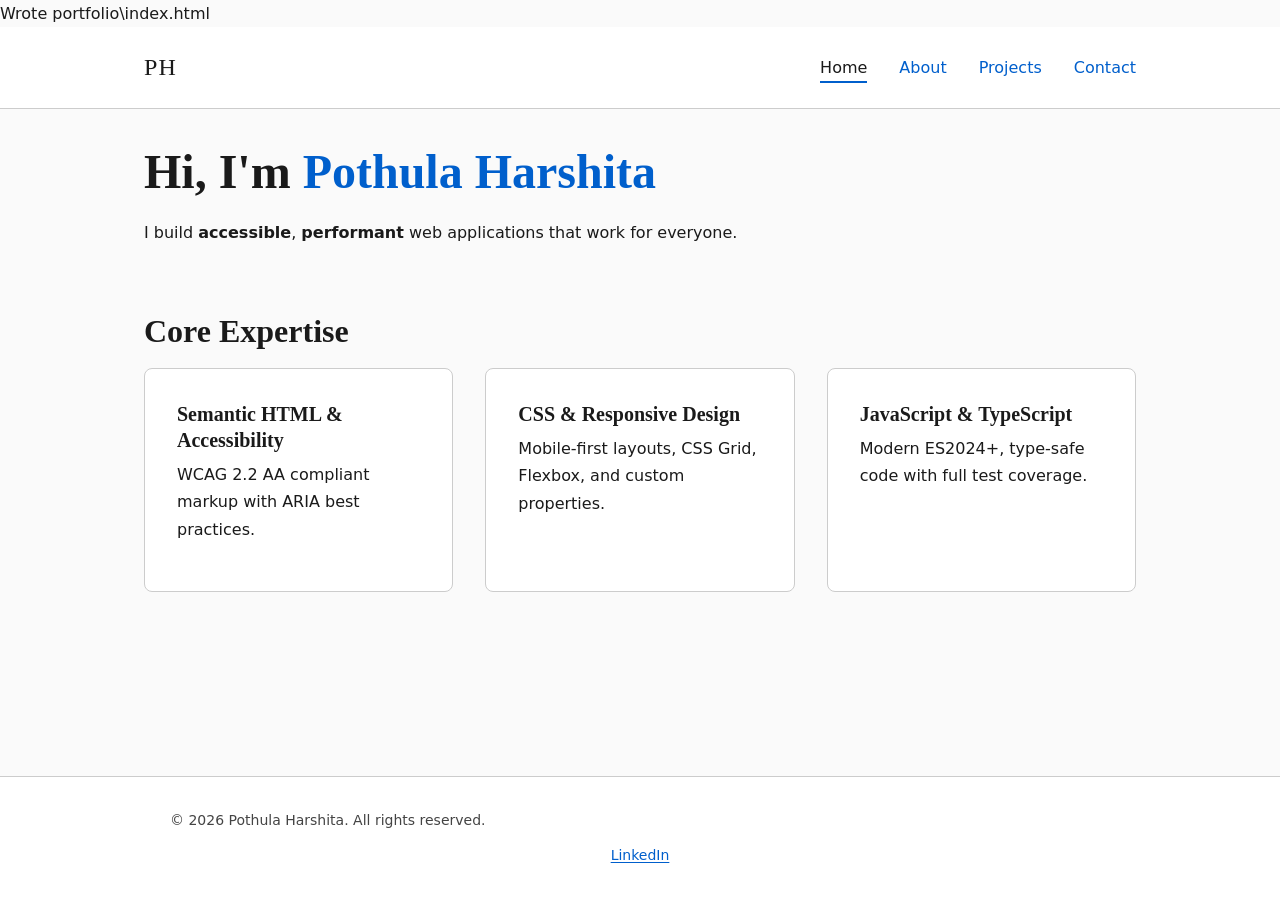
==== index.html @ 1885400f "Initial commit: portfolio website with semantic HTML5 and WCAG accessibility" ====
Wrote portfolio\index.html
<!DOCTYPE html>
<html lang="en">
<head>
  <meta charset="UTF-8">
  <meta name="viewport" content="width=device-width, initial-scale=1.0">
  <title>Pothula Harshita | Web Developer Portfolio</title>
  <meta name="description" content="Pothula Harshita is a web developer specializing in accessible, performant web applications. View projects, experience, and get in touch.">
  <meta name="keywords" content="web developer, portfolio, accessible web, HTML5, CSS, JavaScript">
  <meta name="author" content="Pothula Harshita">
  <meta name="robots" content="index, follow">
  <link rel="canonical" href="https://pothulaharshita.dev/">
  <meta property="og:title" content="Pothula Harshita | Web Developer Portfolio">
  <meta property="og:description" content="Web developer specializing in accessible, performant web applications.">
  <meta property="og:type" content="website">
  <meta property="og:url" content="https://pothulaharshita.dev/">
  <meta name="twitter:card" content="summary_large_image">
  <meta name="twitter:title" content="Pothula Harshita | Web Developer Portfolio">
  <meta name="twitter:description" content="Web developer specializing in accessible, performant web applications.">
  <link rel="stylesheet" href="style.css">
  <link rel="icon" href="images/favicon.svg" type="image/svg+xml">
</head>
<body>
  <a href="#main-content" class="skip-link">Skip to main content</a>

  <header role="banner">
    <nav role="navigation" aria-label="Main navigation">
      <a href="index.html" class="logo" aria-label="Pothula Harshita home">PH</a>
      <ul role="list">
        <li><a href="index.html" aria-current="page">Home</a></li>
        <li><a href="about.html">About</a></li>
        <li><a href="projects.html">Projects</a></li>
        <li><a href="contact.html">Contact</a></li>
      </ul>
    </nav>
  </header>

  <main id="main-content" role="main">
    <section aria-labelledby="hero-heading">
      <h1 id="hero-heading">Hi, I'm <span class="highlight">Pothula Harshita</span></h1>
      <p>I build <strong>accessible</strong>, <strong>performant</strong> web applications that work for everyone.</p>
    </section>

    <section aria-labelledby="expertise-heading">
      <h2 id="expertise-heading">Core Expertise</h2>
      <div class="grid">
        <article aria-labelledby="skill-1">
          <h3 id="skill-1">Semantic HTML & Accessibility</h3>
          <p>WCAG 2.2 AA compliant markup with ARIA best practices.</p>
        </article>
        <article aria-labelledby="skill-2">
          <h3 id="skill-2">CSS & Responsive Design</h3>
          <p>Mobile-first layouts, CSS Grid, Flexbox, and custom properties.</p>
        </article>
        <article aria-labelledby="skill-3">
          <h3 id="skill-3">JavaScript & TypeScript</h3>
          <p>Modern ES2024+, type-safe code with full test coverage.</p>
        </article>
      </div>
    </section>
  </main>

  <footer role="contentinfo">
    <p>© 2026 Pothula Harshita. All rights reserved.</p>
    <nav aria-label="Social media links">
      <ul role="list">
        <li><a href="https://www.linkedin.com/in/harshita-pothula-84b799320?utm_source=share_via&utm_content=profile&utm_medium=member_android" target="_blank" rel="noopener noreferrer">LinkedIn</a></li>
      </ul>
    </nav>
  </footer>
</body>
</html>
---- style.css ----
*, *::before, *::after {
  box-sizing: border-box;
  margin: 0;
  padding: 0;
}

:root {
  --color-bg: #fafafa;
  --color-surface: #ffffff;
  --color-text: #1a1a1a;
  --color-text-secondary: #444444;
  --color-primary: #005fcc;
  --color-primary-hover: #004a99;
  --color-border: #cccccc;
  --color-focus: #e68a00;
  --color-error: #cc0000;
  --font-body: system-ui, -apple-system, 'Segoe UI', Roboto, sans-serif;
  --font-heading: Georgia, 'Times New Roman', serif;
  --spacing-xs: 0.25rem;
  --spacing-sm: 0.5rem;
  --spacing-md: 1rem;
  --spacing-lg: 2rem;
  --spacing-xl: 4rem;
  --max-width: 64rem;
}

html {
  scroll-behavior: smooth;
}

body {
  font-family: var(--font-body);
  font-size: 1rem;
  line-height: 1.7;
  color: var(--color-text);
  background-color: var(--color-bg);
  display: flex;
  flex-direction: column;
  min-height: 100vh;
}
:focus-visible {
  outline: 3px solid var(--color-focus);
  outline-offset: 2px;
}

@media (prefers-reduced-motion: reduce) {
  html {
    scroll-behavior: auto;
  }

  *, *::before, *::after {
    animation-duration: 0.01ms !important;
    animation-iteration-count: 1 !important;
    transition-duration: 0.01ms !important;
  }
}
.skip-link {
  position: absolute;
  top: -100%;
  left: var(--spacing-md);
  background: var(--color-text);
  color: var(--color-bg);
  padding: var(--spacing-sm) var(--spacing-md);
  z-index: 1000;
  border-radius: 0 0 4px 4px;
  font-weight: 600;
}

.skip-link:focus {
  top: 0;
}
h1, h2, h3 {
  font-family: var(--font-heading);
  line-height: 1.3;
  color: var(--color-text);
}

h1 {
  font-size: clamp(2rem, 5vw, 3rem);
  margin-bottom: var(--spacing-md);
}

h2 {
  font-size: clamp(1.5rem, 3vw, 2rem);
  margin-bottom: var(--spacing-md);
}

h3 {
  font-size: 1.25rem;
  margin-bottom: var(--spacing-sm);
}

p {
  margin-bottom: var(--spacing-md);
  max-width: 70ch;
}

a {
  color: var(--color-primary);
  text-decoration: underline;
  text-underline-offset: 2px;
}

a:hover {
  color: var(--color-primary-hover);
}

.highlight {
  color: var(--color-primary);
}
.visually-hidden {
  position: absolute;
  width: 1px;
  height: 1px;
  padding: 0;
  margin: -1px;
  overflow: hidden;
  clip: rect(0, 0, 0, 0);
  white-space: nowrap;
  border: 0;
}

main {
  flex: 1;
  width: 100%;
  max-width: var(--max-width);
  margin: 0 auto;
  padding: var(--spacing-lg) var(--spacing-md);
}

header {
  background: var(--color-surface);
  border-bottom: 1px solid var(--color-border);
}

nav[aria-label="Main navigation"] {
  max-width: var(--max-width);
  margin: 0 auto;
  padding: var(--spacing-md);
  display: flex;
  align-items: center;
  justify-content: space-between;
}

nav[aria-label="Main navigation"] ul {
  display: flex;
  gap: var(--spacing-lg);
  list-style: none;
}

nav[aria-label="Main navigation"] a {
  text-decoration: none;
  font-weight: 500;
  padding: var(--spacing-xs) 0;
}

nav[aria-label="Main navigation"] a[aria-current="page"] {
  border-bottom: 2px solid var(--color-primary);
  color: var(--color-text);
}

.logo {
  font-family: var(--font-heading);
  font-size: 1.5rem;
  font-weight: 700;
  color: var(--color-text) !important;
  text-decoration: none;
  letter-spacing: 0.05em;
}

footer {
  background: var(--color-surface);
  border-top: 1px solid var(--color-border);
  padding: var(--spacing-lg) var(--spacing-md);
  text-align: center;
}

footer p {
  margin-bottom: var(--spacing-sm);
  font-size: 0.875rem;
  color: var(--color-text-secondary);
}

footer nav ul {
  display: flex;
  justify-content: center;
  gap: var(--spacing-lg);
  list-style: none;
}

footer nav a {
  font-size: 0.875rem;
}
section {
  margin-bottom: var(--spacing-xl);
}

.grid {
  display: grid;
  grid-template-columns: repeat(auto-fit, minmax(250px, 1fr));
  gap: var(--spacing-lg);
}

article {
  background: var(--color-surface);
  border: 1px solid var(--color-border);
  border-radius: 8px;
  padding: var(--spacing-lg);
}
.button {
  display: inline-block;
  background: var(--color-primary);
  color: var(--color-surface);
  padding: var(--spacing-sm) var(--spacing-lg);
  border-radius: 6px;
  font-weight: 600;
  text-decoration: none;
}

.button:hover {
  background: var(--color-primary-hover);
  color: var(--color-surface);
}
form {
  max-width: 42rem;
}

fieldset {
  border: none;
  margin-bottom: var(--spacing-lg);
  padding: 0;
}

legend {
  font-family: var(--font-heading);
  font-size: 1.25rem;
  font-weight: 700;
  margin-bottom: var(--spacing-md);
  padding: 0;
}

.field {
  margin-bottom: var(--spacing-md);
}

label {
  display: block;
  font-weight: 600;
  margin-bottom: var(--spacing-xs);
}

input, select, textarea {
  display: block;
  width: 100%;
  padding: var(--spacing-sm);
  font-family: var(--font-body);
  font-size: 1rem;
  line-height: 1.5;
  color: var(--color-text);
  background: var(--color-surface);
  border: 2px solid var(--color-border);
  border-radius: 6px;
  transition: border-color 0.2s;
}

input:focus, select:focus, textarea:focus {
  border-color: var(--color-focus);
  outline: none;
}

.hint {
  display: block;
  font-size: 0.8125rem;
  color: var(--color-text-secondary);
  margin-top: var(--spacing-xs);
}

.checkbox {
  display: flex;
  align-items: flex-start;
  gap: var(--spacing-sm);
}

.checkbox input {
  width: auto;
  margin-top: 0.3rem;
}

.checkbox label {
  margin-bottom: 0;
  font-weight: 400;
}

button[type="submit"] {
  background: var(--color-primary);
  color: var(--color-surface);
  font-family: var(--font-body);
  font-size: 1rem;
  font-weight: 600;
  padding: var(--spacing-sm) var(--spacing-xl);
  border: none;
  border-radius: 6px;
  cursor: pointer;
}

button[type="submit"]:hover {
  background: var(--color-primary-hover);
}
@media (max-width: 30rem) {
  nav[aria-label="Main navigation"] {
    flex-direction: column;
    gap: var(--spacing-sm);
  }

  nav[aria-label="Main navigation"] ul {
    gap: var(--spacing-md);
    flex-wrap: wrap;
    justify-content: center;
  }

  .grid {
    grid-template-columns: 1fr;
  }
}
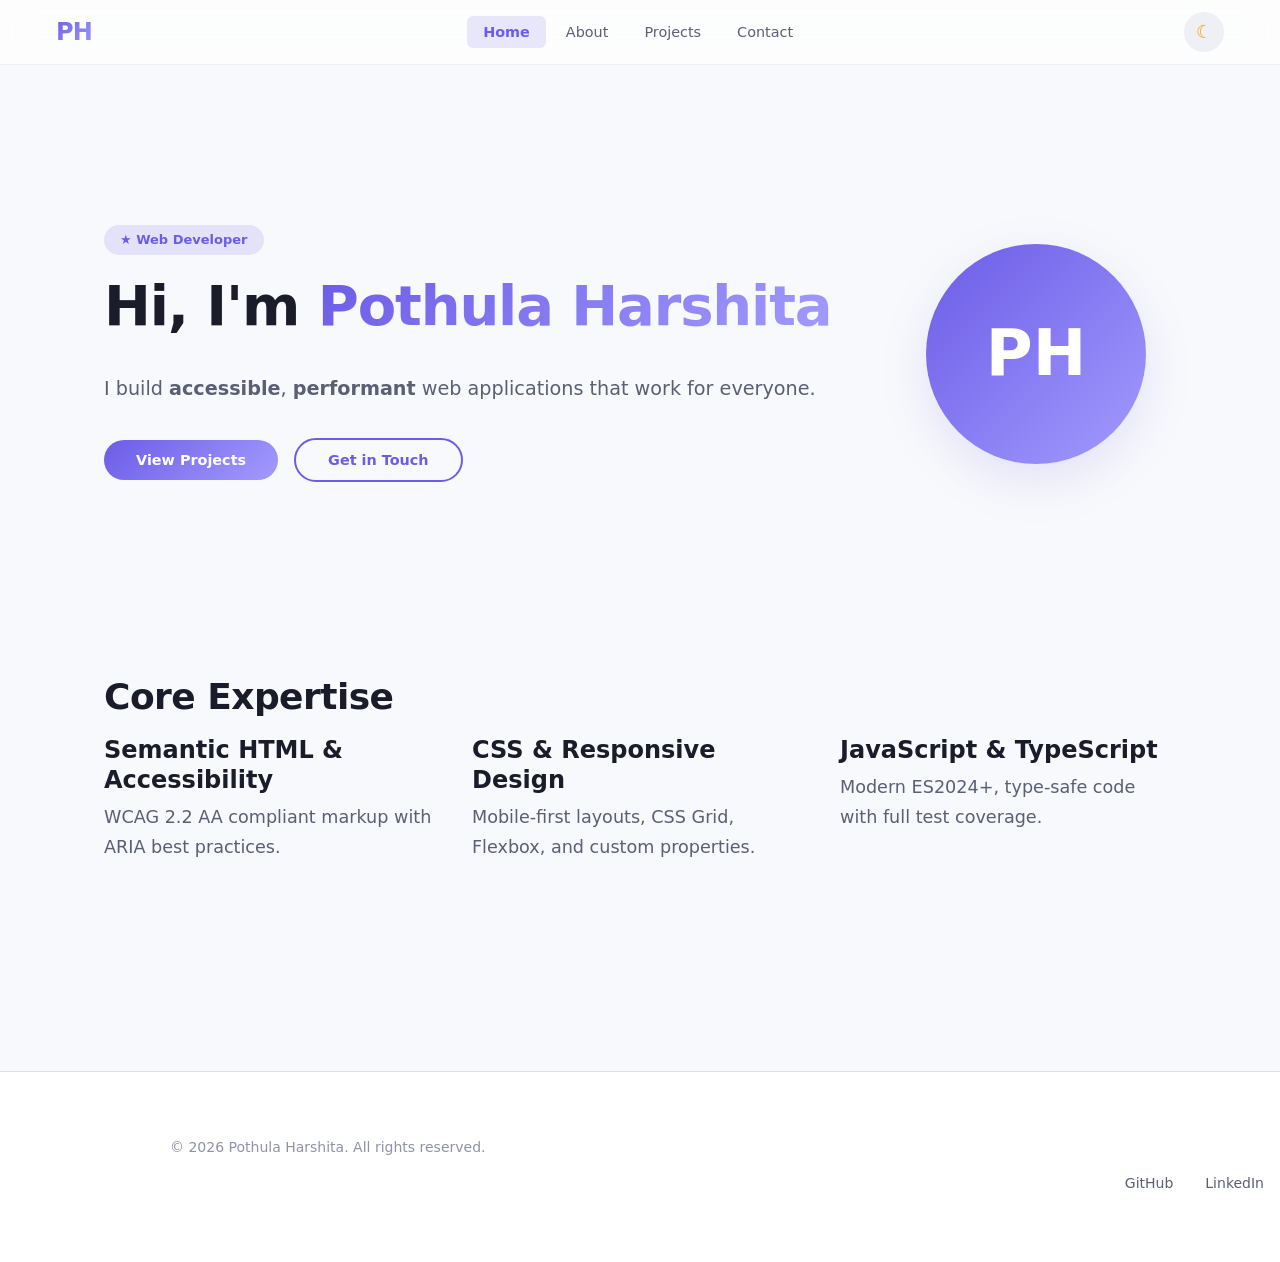
==== commit 776f089c: "Initial commit" ====
--- a/index.html
+++ b/index.html
@@ -1,4 +1,3 @@
- Wrote portfolio\index.html
 <!DOCTYPE html>
 <html lang="en">
 <head>
@@ -32,28 +31,43 @@
         <li><a href="projects.html">Projects</a></li>
         <li><a href="contact.html">Contact</a></li>
       </ul>
+      <div class="nav-controls">
+        <button class="theme-toggle" aria-label="Toggle dark mode" type="button">
+          <span class="theme-icon" aria-hidden="true">&#9790;</span>
+        </button>
+      </div>
     </nav>
   </header>
 
   <main id="main-content" role="main">
-    <section aria-labelledby="hero-heading">
-      <h1 id="hero-heading">Hi, I'm <span class="highlight">Pothula Harshita</span></h1>
-      <p>I build <strong>accessible</strong>, <strong>performant</strong> web applications that work for everyone.</p>
+    <section aria-labelledby="hero-heading" class="hero">
+      <div class="hero-content">
+        <span class="hero-badge" aria-hidden="true">&#9733; Web Developer</span>
+        <h1 id="hero-heading">Hi, I'm <span class="accent-text">Pothula Harshita</span></h1>
+        <p>I build <strong>accessible</strong>, <strong>performant</strong> web applications that work for everyone.</p>
+        <div class="hero-actions">
+          <a href="projects.html" class="button">View Projects</a>
+          <a href="contact.html" class="button button-secondary">Get in Touch</a>
+        </div>
+      </div>
+      <div class="hero-visual">
+        <div class="hero-avatar" aria-hidden="true">PH</div>
+      </div>
     </section>
 
     <section aria-labelledby="expertise-heading">
       <h2 id="expertise-heading">Core Expertise</h2>
       <div class="grid">
         <article aria-labelledby="skill-1">
-          <h3 id="skill-1">Semantic HTML & Accessibility</h3>
+          <h3 id="skill-1">Semantic HTML &amp; Accessibility</h3>
           <p>WCAG 2.2 AA compliant markup with ARIA best practices.</p>
         </article>
         <article aria-labelledby="skill-2">
-          <h3 id="skill-2">CSS & Responsive Design</h3>
+          <h3 id="skill-2">CSS &amp; Responsive Design</h3>
           <p>Mobile-first layouts, CSS Grid, Flexbox, and custom properties.</p>
         </article>
         <article aria-labelledby="skill-3">
-          <h3 id="skill-3">JavaScript & TypeScript</h3>
+          <h3 id="skill-3">JavaScript &amp; TypeScript</h3>
           <p>Modern ES2024+, type-safe code with full test coverage.</p>
         </article>
       </div>
@@ -61,12 +75,14 @@
   </main>
 
   <footer role="contentinfo">
-    <p>© 2026 Pothula Harshita. All rights reserved.</p>
+    <p>&copy; 2026 Pothula Harshita. All rights reserved.</p>
     <nav aria-label="Social media links">
       <ul role="list">
-        <li><a href="https://www.linkedin.com/in/harshita-pothula-84b799320?utm_source=share_via&utm_content=profile&utm_medium=member_android" target="_blank" rel="noopener noreferrer">LinkedIn</a></li>
+        <li><a href="https://github.com/harshita10pothula-coder" target="_blank" rel="noopener noreferrer">GitHub</a></li>
+        <li><a href="https://www.linkedin.com/in/harshita-pothula-84b799320?utm_source=share_via&amp;utm_content=profile&amp;utm_medium=member_android" target="_blank" rel="noopener noreferrer">LinkedIn</a></li>
       </ul>
     </nav>
   </footer>
+<script src="main.js" defer></script>
 </body>
-</html>+</html>
--- a/style.css
+++ b/style.css
@@ -1,31 +1,120 @@
-*, *::before, *::after {
-  box-sizing: border-box;
-  margin: 0;
-  padding: 0;
-}
-
+/* =============================================
+   ADVANCED CSS3 & RESPONSIVE ARCHITECTURE
+   CSS Grid · Flexbox · Mobile-First · Dark Mode
+   ============================================= */
+
+/* ---------- Custom Properties (Light Default) ---------- */
 :root {
-  --color-bg: #fafafa;
+  --color-bg: #f8f9fc;
+  --color-bg-alt: #eef0f5;
   --color-surface: #ffffff;
-  --color-text: #1a1a1a;
-  --color-text-secondary: #444444;
-  --color-primary: #005fcc;
-  --color-primary-hover: #004a99;
-  --color-border: #cccccc;
-  --color-focus: #e68a00;
-  --color-error: #cc0000;
-  --font-body: system-ui, -apple-system, 'Segoe UI', Roboto, sans-serif;
-  --font-heading: Georgia, 'Times New Roman', serif;
+  --color-surface-hover: #f3f4f8;
+  --color-text: #1a1d29;
+  --color-text-secondary: #5a5f73;
+  --color-text-muted: #8e93a8;
+  --color-primary: #6c5ce7;
+  --color-primary-hover: #5a4bd1;
+  --color-primary-glow: rgba(108, 92, 231, 0.15);
+  --color-accent: #00cec9;
+  --color-accent-hover: #00b5b0;
+  --color-border: #dcdfe8;
+  --color-border-light: #eef0f5;
+  --color-focus: #fdcb6e;
+  --color-error: #e17055;
+  --color-success: #00b894;
+  --color-gradient-1: linear-gradient(135deg, #6c5ce7, #a29bfe);
+  --color-gradient-2: linear-gradient(135deg, #00cec9, #81ecec);
+  --color-glass-bg: rgba(255, 255, 255, 0.7);
+  --color-glass-border: rgba(255, 255, 255, 0.3);
+  --color-glass-shadow: 0 8px 32px rgba(0, 0, 0, 0.06);
+  --color-toggle-bg: #eef0f5;
+  --color-toggle-icon: #f39c12;
+  --color-scrollbar: #dcdfe8;
+  --color-scrollbar-hover: #b0b5c8;
+  --color-overlay: rgba(0, 0, 0, 0.4);
+
+  --font-body: 'Inter', system-ui, -apple-system, 'Segoe UI', Roboto, sans-serif;
+  --font-heading: 'Inter', system-ui, -apple-system, 'Segoe UI', sans-serif;
+  --font-mono: 'JetBrains Mono', 'Fira Code', monospace;
+
   --spacing-xs: 0.25rem;
   --spacing-sm: 0.5rem;
   --spacing-md: 1rem;
   --spacing-lg: 2rem;
   --spacing-xl: 4rem;
-  --max-width: 64rem;
+  --spacing-2xl: 6rem;
+
+  --radius-sm: 6px;
+  --radius-md: 12px;
+  --radius-lg: 20px;
+  --radius-xl: 28px;
+  --radius-full: 9999px;
+
+  --shadow-sm: 0 1px 3px rgba(0, 0, 0, 0.04);
+  --shadow-md: 0 4px 16px rgba(0, 0, 0, 0.06);
+  --shadow-lg: 0 12px 40px rgba(0, 0, 0, 0.08);
+  --shadow-xl: 0 24px 60px rgba(0, 0, 0, 0.1);
+
+  --transition-fast: 0.2s cubic-bezier(0.4, 0, 0.2, 1);
+  --transition-base: 0.3s cubic-bezier(0.4, 0, 0.2, 1);
+  --transition-slow: 0.5s cubic-bezier(0.4, 0, 0.2, 1);
+
+  --max-width: 75rem;
+  --max-width-narrow: 48rem;
+
+  --header-height: 4rem;
+  --section-gap: clamp(3rem, 8vw, 6rem);
+}
+
+/* ---------- Dark Mode (class-based, JS handles initial OS detection) ---------- */
+
+/* ---------- Dark Mode (manual override via .dark-mode class) ---------- */
+html.dark-mode {
+  --color-bg: #0d0f17;
+  --color-bg-alt: #161822;
+  --color-surface: #1c1e2e;
+  --color-surface-hover: #262840;
+  --color-text: #e8eaf0;
+  --color-text-secondary: #a0a5b8;
+  --color-text-muted: #6b7088;
+  --color-primary: #a29bfe;
+  --color-primary-hover: #b8b2ff;
+  --color-primary-glow: rgba(162, 155, 254, 0.12);
+  --color-accent: #81ecec;
+  --color-accent-hover: #a0f0f0;
+  --color-border: #2c2f42;
+  --color-border-light: #242738;
+  --color-focus: #fdcb6e;
+  --color-error: #e17055;
+  --color-success: #55efc4;
+  --color-glass-bg: rgba(28, 30, 46, 0.75);
+  --color-glass-border: rgba(255, 255, 255, 0.06);
+  --color-glass-shadow: 0 8px 32px rgba(0, 0, 0, 0.3);
+  --color-toggle-bg: #2c2f42;
+  --color-toggle-icon: #fdcb6e;
+  --color-scrollbar: #2c2f42;
+  --color-scrollbar-hover: #444768;
+  --color-overlay: rgba(0, 0, 0, 0.6);
+
+  --shadow-sm: 0 1px 3px rgba(0, 0, 0, 0.2);
+  --shadow-md: 0 4px 16px rgba(0, 0, 0, 0.25);
+  --shadow-lg: 0 12px 40px rgba(0, 0, 0, 0.3);
+  --shadow-xl: 0 24px 60px rgba(0, 0, 0, 0.35);
+}
+
+/* =============================================
+   RESET & BASE
+   ============================================= */
+*, *::before, *::after {
+  box-sizing: border-box;
+  margin: 0;
+  padding: 0;
 }
 
 html {
   scroll-behavior: smooth;
+  scroll-padding-top: var(--header-height);
+  -webkit-text-size-adjust: 100%;
 }
 
 body {
@@ -34,13 +123,50 @@
   line-height: 1.7;
   color: var(--color-text);
   background-color: var(--color-bg);
-  display: flex;
-  flex-direction: column;
+
+  /* PAGE-LEVEL CSS GRID: mobile-first, single column */
+  display: grid;
+  grid-template-rows: auto 1fr auto;
+  grid-template-areas:
+    "header"
+    "main"
+    "footer";
   min-height: 100vh;
-}
+  min-height: 100dvh;
+
+  transition:
+    color var(--transition-base),
+    background-color var(--transition-base);
+}
+
+/* =============================================
+   SCROLLBAR STYLING
+   ============================================= */
+::-webkit-scrollbar {
+  width: 8px;
+}
+
+::-webkit-scrollbar-track {
+  background: var(--color-bg);
+}
+
+::-webkit-scrollbar-thumb {
+  background: var(--color-scrollbar);
+  border-radius: var(--radius-full);
+  transition: background var(--transition-fast);
+}
+
+::-webkit-scrollbar-thumb:hover {
+  background: var(--color-scrollbar-hover);
+}
+
+/* =============================================
+   FOCUS & REDUCED MOTION
+   ============================================= */
 :focus-visible {
   outline: 3px solid var(--color-focus);
-  outline-offset: 2px;
+  outline-offset: 3px;
+  border-radius: 2px;
 }
 
 @media (prefers-reduced-motion: reduce) {
@@ -54,6 +180,50 @@
     transition-duration: 0.01ms !important;
   }
 }
+
+/* =============================================
+   KEYFRAME ANIMATIONS
+   ============================================= */
+@keyframes fadeInUp {
+  from {
+    opacity: 0;
+    transform: translateY(24px);
+  }
+  to {
+    opacity: 1;
+    transform: translateY(0);
+  }
+}
+
+@keyframes fadeInScale {
+  from {
+    opacity: 0;
+    transform: scale(0.92);
+  }
+  to {
+    opacity: 1;
+    transform: scale(1);
+  }
+}
+
+@keyframes shimmer {
+  0% { background-position: -200% center; }
+  100% { background-position: 200% center; }
+}
+
+@keyframes float {
+  0%, 100% { transform: translateY(0); }
+  50% { transform: translateY(-8px); }
+}
+
+@keyframes pulse-glow {
+  0%, 100% { box-shadow: 0 0 8px var(--color-primary-glow); }
+  50% { box-shadow: 0 0 24px var(--color-primary-glow); }
+}
+
+/* =============================================
+   SKIP LINK
+   ============================================= */
 .skip-link {
   position: absolute;
   top: -100%;
@@ -62,52 +232,79 @@
   color: var(--color-bg);
   padding: var(--spacing-sm) var(--spacing-md);
   z-index: 1000;
-  border-radius: 0 0 4px 4px;
+  border-radius: 0 0 var(--radius-sm) var(--radius-sm);
   font-weight: 600;
+  font-size: 0.875rem;
+  transition: top var(--transition-fast);
 }
 
 .skip-link:focus {
   top: 0;
 }
-h1, h2, h3 {
+
+/* =============================================
+   TYPOGRAPHY
+   ============================================= */
+h1, h2, h3, h4 {
   font-family: var(--font-heading);
-  line-height: 1.3;
+  line-height: 1.25;
   color: var(--color-text);
+  font-weight: 700;
 }
 
 h1 {
-  font-size: clamp(2rem, 5vw, 3rem);
+  font-size: clamp(2rem, 5vw, 3.5rem);
   margin-bottom: var(--spacing-md);
+  letter-spacing: -0.02em;
 }
 
 h2 {
-  font-size: clamp(1.5rem, 3vw, 2rem);
+  font-size: clamp(1.5rem, 3.5vw, 2.25rem);
   margin-bottom: var(--spacing-md);
+  letter-spacing: -0.015em;
 }
 
 h3 {
-  font-size: 1.25rem;
+  font-size: clamp(1.125rem, 2vw, 1.5rem);
   margin-bottom: var(--spacing-sm);
 }
 
 p {
   margin-bottom: var(--spacing-md);
   max-width: 70ch;
+  color: var(--color-text-secondary);
 }
 
 a {
   color: var(--color-primary);
-  text-decoration: underline;
-  text-underline-offset: 2px;
+  text-decoration: none;
+  transition: color var(--transition-fast);
 }
 
 a:hover {
   color: var(--color-primary-hover);
 }
 
+.accent-text {
+  background: var(--color-gradient-1);
+  -webkit-background-clip: text;
+  background-clip: text;
+  -webkit-text-fill-color: transparent;
+}
+
+.subtitle {
+  font-size: clamp(1.05rem, 1.5vw, 1.2rem);
+  color: var(--color-text-secondary);
+  line-height: 1.6;
+}
+
 .highlight {
   color: var(--color-primary);
 }
+
+/* =============================================
+   VISUALLY HIDDEN
+   ============================================= */
 .visually-hidden {
   position: absolute;
   width: 1px;
@@ -120,109 +317,731 @@
   border: 0;
 }
 
+/* =============================================
+   LAYOUT: CSS GRID PAGE STRUCTURE
+   ============================================= */
+header {
+  grid-area: header;
+  position: sticky;
+  top: 0;
+  z-index: 100;
+  background: var(--color-glass-bg);
+  backdrop-filter: blur(16px);
+  -webkit-backdrop-filter: blur(16px);
+  border-bottom: 1px solid var(--color-border-light);
+  transition:
+    background var(--transition-base),
+    border-color var(--transition-base);
+}
+
 main {
-  flex: 1;
+  grid-area: main;
   width: 100%;
   max-width: var(--max-width);
   margin: 0 auto;
-  padding: var(--spacing-lg) var(--spacing-md);
-}
-
-header {
+  padding: var(--spacing-lg) var(--spacing-md) var(--spacing-xl);
+}
+
+footer {
+  grid-area: footer;
   background: var(--color-surface);
-  border-bottom: 1px solid var(--color-border);
-}
-
+  border-top: 1px solid var(--color-border);
+  padding: var(--spacing-xl) var(--spacing-md);
+  text-align: center;
+  transition:
+    background var(--transition-base),
+    border-color var(--transition-base);
+}
+
+/* ---------- Desktop Grid: wider main area ---------- */
+@media (min-width: 48rem) {
+  main {
+    padding: var(--spacing-xl) var(--spacing-lg) var(--spacing-2xl);
+  }
+}
+
+/* =============================================
+   NAVIGATION (Flexbox)
+   ============================================= */
 nav[aria-label="Main navigation"] {
   max-width: var(--max-width);
   margin: 0 auto;
-  padding: var(--spacing-md);
+  padding: 0 var(--spacing-md);
+  height: var(--header-height);
+
   display: flex;
   align-items: center;
   justify-content: space-between;
-}
-
-nav[aria-label="Main navigation"] ul {
-  display: flex;
-  gap: var(--spacing-lg);
-  list-style: none;
-}
-
-nav[aria-label="Main navigation"] a {
-  text-decoration: none;
-  font-weight: 500;
-  padding: var(--spacing-xs) 0;
-}
-
-nav[aria-label="Main navigation"] a[aria-current="page"] {
-  border-bottom: 2px solid var(--color-primary);
-  color: var(--color-text);
+  gap: var(--spacing-md);
 }
 
 .logo {
   font-family: var(--font-heading);
   font-size: 1.5rem;
-  font-weight: 700;
+  font-weight: 800;
   color: var(--color-text) !important;
   text-decoration: none;
-  letter-spacing: 0.05em;
-}
-
-footer {
-  background: var(--color-surface);
-  border-top: 1px solid var(--color-border);
-  padding: var(--spacing-lg) var(--spacing-md);
-  text-align: center;
+  letter-spacing: -0.03em;
+  background: var(--color-gradient-1);
+  -webkit-background-clip: text;
+  background-clip: text;
+  -webkit-text-fill-color: transparent;
+  flex-shrink: 0;
+}
+
+.nav-controls {
+  display: flex;
+  align-items: center;
+  gap: var(--spacing-sm);
+}
+
+nav[aria-label="Main navigation"] > ul {
+  display: flex;
+  align-items: center;
+  gap: var(--spacing-xs);
+  list-style: none;
+}
+
+nav[aria-label="Main navigation"] > ul a {
+  text-decoration: none;
+  font-weight: 500;
+  font-size: 0.9rem;
+  padding: var(--spacing-sm) var(--spacing-md);
+  border-radius: var(--radius-sm);
+  color: var(--color-text-secondary);
+  transition:
+    color var(--transition-fast),
+    background var(--transition-fast);
+  position: relative;
+  white-space: nowrap;
+}
+
+nav[aria-label="Main navigation"] > ul a:hover {
+  color: var(--color-primary);
+  background: var(--color-primary-glow);
+}
+
+nav[aria-label="Main navigation"] > ul a[aria-current="page"] {
+  color: var(--color-primary);
+  background: var(--color-primary-glow);
+  font-weight: 600;
+}
+
+/* ---------- Dark Mode Toggle (flexbox item) ---------- */
+.theme-toggle {
+  display: flex;
+  align-items: center;
+  justify-content: center;
+  width: 40px;
+  height: 40px;
+  border: none;
+  border-radius: var(--radius-full);
+  background: var(--color-toggle-bg);
+  color: var(--color-toggle-icon);
+  cursor: pointer;
+  font-size: 1.15rem;
+  transition:
+    background var(--transition-fast),
+    transform var(--transition-fast),
+    color var(--transition-fast);
+  flex-shrink: 0;
+}
+
+.theme-toggle:hover {
+  transform: rotate(15deg) scale(1.1);
+  background: var(--color-border);
+}
+
+.theme-toggle:active {
+  transform: rotate(15deg) scale(0.95);
+}
+
+/* ---------- Mobile Nav Toggle ---------- */
+.nav-toggle {
+  display: none;
+  align-items: center;
+  justify-content: center;
+  width: 40px;
+  height: 40px;
+  border: none;
+  border-radius: var(--radius-sm);
+  background: transparent;
+  color: var(--color-text);
+  cursor: pointer;
+  font-size: 1.5rem;
+  transition: background var(--transition-fast);
+}
+
+.nav-toggle:hover {
+  background: var(--color-primary-glow);
+}
+
+.nav-toggle svg {
+  width: 24px;
+  height: 24px;
+}
+
+/* ---------- Mobile Nav ---------- */
+@media (max-width: 47.9375rem) {
+  .nav-toggle {
+    display: flex;
+  }
+
+  nav[aria-label="Main navigation"] > ul {
+    display: none;
+    position: absolute;
+    top: var(--header-height);
+    left: 0;
+    right: 0;
+    flex-direction: column;
+    gap: 0;
+    background: var(--color-surface);
+    border-bottom: 1px solid var(--color-border);
+    padding: var(--spacing-sm);
+    box-shadow: var(--shadow-lg);
+    animation: fadeInScale 0.2s ease-out;
+  }
+
+  nav[aria-label="Main navigation"] > ul.nav-open {
+    display: flex;
+  }
+
+  nav[aria-label="Main navigation"] > ul a {
+    width: 100%;
+    padding: var(--spacing-md);
+    border-radius: var(--radius-sm);
+  }
+}
+
+/* ---------- Footer Nav ---------- */
+footer nav ul {
+  display: flex;
+  justify-content: center;
+  gap: var(--spacing-lg);
+  list-style: none;
+  flex-wrap: wrap;
+}
+
+footer nav a {
+  font-size: 0.875rem;
+  color: var(--color-text-secondary);
+  transition: color var(--transition-fast);
+}
+
+footer nav a:hover {
+  color: var(--color-primary);
 }
 
 footer p {
   margin-bottom: var(--spacing-sm);
   font-size: 0.875rem;
-  color: var(--color-text-secondary);
-}
-
-footer nav ul {
-  display: flex;
+  color: var(--color-text-muted);
+}
+
+/* =============================================
+   SECTIONS
+   ============================================= */
+section {
+  margin-bottom: var(--section-gap);
+}
+
+.section-header {
+  margin-bottom: var(--spacing-lg);
+}
+
+.section-header h2 {
+  position: relative;
+  display: inline-block;
+}
+
+.section-header h2::after {
+  content: '';
+  position: absolute;
+  bottom: -4px;
+  left: 0;
+  width: 48px;
+  height: 4px;
+  background: var(--color-gradient-1);
+  border-radius: var(--radius-full);
+}
+
+/* =============================================
+   HERO SECTION
+   ============================================= */
+.hero {
+  display: flex;
+  flex-direction: column;
+  gap: var(--spacing-lg);
+  padding: var(--spacing-xl) 0;
+  animation: fadeInUp 0.6s ease-out;
+}
+
+.hero-content {
+  display: flex;
+  flex-direction: column;
+  gap: var(--spacing-md);
+}
+
+.hero-badge {
+  display: inline-flex;
+  align-items: center;
+  gap: var(--spacing-sm);
+  background: var(--color-primary-glow);
+  color: var(--color-primary);
+  font-size: 0.8125rem;
+  font-weight: 600;
+  padding: var(--spacing-xs) var(--spacing-md);
+  border-radius: var(--radius-full);
+  width: fit-content;
+  animation: fadeInUp 0.6s ease-out 0.15s both;
+}
+
+.hero h1 {
+  animation: fadeInUp 0.6s ease-out 0.1s both;
+}
+
+.hero p {
+  font-size: clamp(1.05rem, 1.5vw, 1.2rem);
+  animation: fadeInUp 0.6s ease-out 0.2s both;
+}
+
+.hero-actions {
+  display: flex;
+  flex-wrap: wrap;
+  gap: var(--spacing-md);
+  align-items: center;
+  animation: fadeInUp 0.6s ease-out 0.3s both;
+}
+
+/* ---------- Grid: Desktop Hero ---------- */
+@media (min-width: 48rem) {
+  .hero {
+    flex-direction: row;
+    align-items: center;
+    justify-content: space-between;
+    padding: var(--spacing-2xl) 0;
+  }
+
+  .hero-content {
+    flex: 1;
+  }
+
+  .hero-visual {
+    flex: 0 0 280px;
+    display: flex;
+    justify-content: center;
+  }
+}
+
+/* =============================================
+   HERO VISUAL
+   ============================================= */
+.hero-avatar {
+  width: 220px;
+  height: 220px;
+  border-radius: var(--radius-full);
+  background: var(--color-gradient-1);
+  display: flex;
+  align-items: center;
   justify-content: center;
-  gap: var(--spacing-lg);
-  list-style: none;
-}
-
-footer nav a {
-  font-size: 0.875rem;
-}
-section {
-  margin-bottom: var(--spacing-xl);
-}
-
+  font-size: 4rem;
+  font-weight: 700;
+  color: white;
+  box-shadow: 0 16px 48px var(--color-primary-glow);
+  animation: float 4s ease-in-out infinite, fadeInScale 0.6s ease-out 0.3s both;
+  user-select: none;
+}
+
+@media (max-width: 47.9375rem) {
+  .hero-visual {
+    display: none;
+  }
+}
+
+/* =============================================
+   BUTTONS (Flexbox alignment)
+   ============================================= */
+.button {
+  display: inline-flex;
+  align-items: center;
+  justify-content: center;
+  gap: var(--spacing-sm);
+  background: var(--color-gradient-1);
+  color: #fff;
+  padding: var(--spacing-sm) var(--spacing-lg);
+  border-radius: var(--radius-full);
+  font-weight: 600;
+  font-size: 0.9rem;
+  text-decoration: none;
+  border: none;
+  cursor: pointer;
+  transition:
+    transform var(--transition-fast),
+    box-shadow var(--transition-fast);
+  white-space: nowrap;
+}
+
+.button:hover {
+  transform: translateY(-2px);
+  box-shadow: 0 8px 24px var(--color-primary-glow);
+  color: #fff;
+}
+
+.button:active {
+  transform: translateY(0);
+}
+
+.button-secondary {
+  background: transparent;
+  color: var(--color-primary);
+  border: 2px solid var(--color-primary);
+}
+
+.button-secondary:hover {
+  background: var(--color-primary-glow);
+  box-shadow: none;
+  transform: translateY(-2px);
+  color: var(--color-primary);
+}
+
+.button-accent {
+  background: var(--color-gradient-2);
+  color: #0d0f17;
+}
+
+.button-accent:hover {
+  color: #0d0f17;
+}
+
+/* =============================================
+   CSS GRID: Expertise / Cards
+   ============================================= */
 .grid {
   display: grid;
-  grid-template-columns: repeat(auto-fit, minmax(250px, 1fr));
+  grid-template-columns: 1fr;
   gap: var(--spacing-lg);
 }
 
-article {
+@media (min-width: 30rem) {
+  .grid {
+    grid-template-columns: repeat(auto-fit, minmax(260px, 1fr));
+  }
+}
+
+.card {
   background: var(--color-surface);
-  border: 1px solid var(--color-border);
-  border-radius: 8px;
+  border: 1px solid var(--color-border-light);
+  border-radius: var(--radius-lg);
   padding: var(--spacing-lg);
-}
-.button {
-  display: inline-block;
-  background: var(--color-primary);
-  color: var(--color-surface);
-  padding: var(--spacing-sm) var(--spacing-lg);
-  border-radius: 6px;
+  transition:
+    transform var(--transition-base),
+    box-shadow var(--transition-base),
+    border-color var(--transition-base),
+    background var(--transition-base);
+  animation: fadeInUp 0.5s ease-out both;
+}
+
+.card:hover {
+  transform: translateY(-4px);
+  box-shadow: var(--shadow-lg);
+  border-color: var(--color-primary);
+  background: var(--color-surface-hover);
+}
+
+.card-icon {
+  width: 48px;
+  height: 48px;
+  border-radius: var(--radius-md);
+  background: var(--color-primary-glow);
+  display: flex;
+  align-items: center;
+  justify-content: center;
+  font-size: 1.35rem;
+  margin-bottom: var(--spacing-md);
+  color: var(--color-primary);
+}
+
+.card h3 {
+  margin-bottom: var(--spacing-sm);
+}
+
+.card p {
+  font-size: 0.925rem;
+  margin-bottom: 0;
+}
+
+.card-stack {
+  display: flex;
+  flex-wrap: wrap;
+  gap: var(--spacing-xs);
+  margin-top: var(--spacing-md);
+}
+
+.tag {
+  display: inline-flex;
+  align-items: center;
+  font-size: 0.75rem;
   font-weight: 600;
-  text-decoration: none;
-}
-
-.button:hover {
-  background: var(--color-primary-hover);
-  color: var(--color-surface);
-}
+  padding: 0.2rem 0.6rem;
+  border-radius: var(--radius-full);
+  background: var(--color-bg-alt);
+  color: var(--color-text-secondary);
+  letter-spacing: 0.02em;
+  text-transform: uppercase;
+}
+
+.tag-primary {
+  background: var(--color-primary-glow);
+  color: var(--color-primary);
+}
+
+/* =============================================
+   TIMELINE (About page)
+   ============================================= */
+.timeline {
+  display: flex;
+  flex-direction: column;
+  gap: var(--spacing-lg);
+}
+
+.timeline-item {
+  display: grid;
+  grid-template-columns: 1fr;
+  gap: var(--spacing-sm);
+  padding: var(--spacing-lg);
+  background: var(--color-surface);
+  border: 1px solid var(--color-border-light);
+  border-radius: var(--radius-lg);
+  border-left: 4px solid var(--color-primary);
+  transition:
+    transform var(--transition-base),
+    box-shadow var(--transition-base),
+    background var(--transition-base);
+}
+
+.timeline-item:hover {
+  transform: translateX(4px);
+  box-shadow: var(--shadow-md);
+  background: var(--color-surface-hover);
+}
+
+.timeline-meta {
+  display: flex;
+  flex-wrap: wrap;
+  gap: var(--spacing-sm);
+  align-items: center;
+}
+
+.timeline-date {
+  font-size: 0.8125rem;
+  font-weight: 600;
+  color: var(--color-primary);
+  font-family: var(--font-mono);
+}
+
+.timeline-item h3 {
+  margin-bottom: 0;
+}
+
+@media (min-width: 36rem) {
+  .timeline-item {
+    grid-template-columns: 140px 1fr;
+  }
+
+  .timeline-meta {
+    grid-column: 1;
+  }
+
+  .timeline-item > h3 {
+    grid-column: 2;
+  }
+
+  .timeline-item > p {
+    grid-column: 2;
+  }
+
+  .timeline-item > ul {
+    grid-column: 2;
+  }
+}
+
+/* =============================================
+   VALUES LIST
+   ============================================= */
+.values-list {
+  list-style: none;
+  display: grid;
+  grid-template-columns: 1fr;
+  gap: var(--spacing-md);
+}
+
+@media (min-width: 36rem) {
+  .values-list {
+    grid-template-columns: 1fr 1fr;
+  }
+}
+
+.values-list li {
+  display: flex;
+  gap: var(--spacing-md);
+  align-items: flex-start;
+  padding: var(--spacing-lg);
+  background: var(--color-surface);
+  border: 1px solid var(--color-border-light);
+  border-radius: var(--radius-md);
+  transition:
+    transform var(--transition-fast),
+    box-shadow var(--transition-fast);
+}
+
+.values-list li:hover {
+  transform: translateY(-2px);
+  box-shadow: var(--shadow-md);
+}
+
+.values-list .value-icon {
+  font-size: 1.5rem;
+  flex-shrink: 0;
+  width: 40px;
+  height: 40px;
+  display: flex;
+  align-items: center;
+  justify-content: center;
+  background: var(--color-primary-glow);
+  border-radius: var(--radius-sm);
+}
+
+.values-list li strong {
+  display: block;
+  margin-bottom: var(--spacing-xs);
+  color: var(--color-text);
+}
+
+/* =============================================
+   PROJECT CARDS (enhanced grid)
+   ============================================= */
+.project-grid {
+  display: grid;
+  grid-template-columns: 1fr;
+  gap: var(--spacing-lg);
+}
+
+@media (min-width: 30rem) {
+  .project-grid {
+    grid-template-columns: repeat(auto-fit, minmax(300px, 1fr));
+  }
+}
+
+.project-card {
+  background: var(--color-surface);
+  border: 1px solid var(--color-border-light);
+  border-radius: var(--radius-lg);
+  overflow: hidden;
+  transition:
+    transform var(--transition-base),
+    box-shadow var(--transition-base),
+    border-color var(--transition-base);
+  animation: fadeInUp 0.5s ease-out both;
+  display: flex;
+  flex-direction: column;
+}
+
+.project-card:hover {
+  transform: translateY(-6px);
+  box-shadow: var(--shadow-xl);
+  border-color: var(--color-primary);
+}
+
+.project-card-image {
+  width: 100%;
+  height: 200px;
+  background: var(--color-gradient-1);
+  display: flex;
+  align-items: center;
+  justify-content: center;
+  font-size: 3rem;
+  color: rgba(255, 255, 255, 0.6);
+}
+
+.project-card-body {
+  padding: var(--spacing-lg);
+  flex: 1;
+  display: flex;
+  flex-direction: column;
+}
+
+.project-card-body p {
+  flex: 1;
+}
+
+.project-card-body .card-stack {
+  margin-top: auto;
+  padding-top: var(--spacing-md);
+}
+
+/* =============================================
+   CONTACT FORM
+   ============================================= */
+.contact-layout {
+  display: grid;
+  grid-template-columns: 1fr;
+  gap: var(--spacing-xl);
+}
+
+@media (min-width: 48rem) {
+  .contact-layout {
+    grid-template-columns: 1fr 1.5fr;
+  }
+}
+
+.contact-info {
+  display: flex;
+  flex-direction: column;
+  gap: var(--spacing-lg);
+}
+
+.contact-info-card {
+  display: flex;
+  gap: var(--spacing-md);
+  align-items: flex-start;
+  padding: var(--spacing-lg);
+  background: var(--color-surface);
+  border: 1px solid var(--color-border-light);
+  border-radius: var(--radius-md);
+  transition: transform var(--transition-fast), box-shadow var(--transition-fast);
+}
+
+.contact-info-card:hover {
+  transform: translateY(-2px);
+  box-shadow: var(--shadow-md);
+}
+
+.contact-info-icon {
+  width: 44px;
+  height: 44px;
+  border-radius: var(--radius-sm);
+  background: var(--color-primary-glow);
+  display: flex;
+  align-items: center;
+  justify-content: center;
+  font-size: 1.2rem;
+  flex-shrink: 0;
+}
+
+.contact-info-card h3 {
+  font-size: 1rem;
+  margin-bottom: var(--spacing-xs);
+}
+
+.contact-info-card p,
+.contact-info-card a {
+  font-size: 0.9rem;
+  margin-bottom: 0;
+}
+
+/* ---------- Form Styles ---------- */
 form {
-  max-width: 42rem;
+  width: 100%;
 }
 
 fieldset {
@@ -233,10 +1052,11 @@
 
 legend {
   font-family: var(--font-heading);
-  font-size: 1.25rem;
+  font-size: 1.15rem;
   font-weight: 700;
   margin-bottom: var(--spacing-md);
   padding: 0;
+  color: var(--color-text);
 }
 
 .field {
@@ -246,32 +1066,38 @@
 label {
   display: block;
   font-weight: 600;
+  font-size: 0.875rem;
   margin-bottom: var(--spacing-xs);
+  color: var(--color-text);
 }
 
 input, select, textarea {
   display: block;
   width: 100%;
-  padding: var(--spacing-sm);
+  padding: var(--spacing-sm) var(--spacing-md);
   font-family: var(--font-body);
-  font-size: 1rem;
-  line-height: 1.5;
+  font-size: 0.95rem;
+  line-height: 1.6;
   color: var(--color-text);
   background: var(--color-surface);
   border: 2px solid var(--color-border);
-  border-radius: 6px;
-  transition: border-color 0.2s;
+  border-radius: var(--radius-md);
+  transition:
+    border-color var(--transition-fast),
+    box-shadow var(--transition-fast),
+    background var(--transition-fast);
 }
 
 input:focus, select:focus, textarea:focus {
-  border-color: var(--color-focus);
+  border-color: var(--color-primary);
+  box-shadow: 0 0 0 4px var(--color-primary-glow);
   outline: none;
 }
 
 .hint {
   display: block;
   font-size: 0.8125rem;
-  color: var(--color-text-secondary);
+  color: var(--color-text-muted);
   margin-top: var(--spacing-xs);
 }
 
@@ -289,36 +1115,189 @@
 .checkbox label {
   margin-bottom: 0;
   font-weight: 400;
+  font-size: 0.9rem;
 }
 
 button[type="submit"] {
-  background: var(--color-primary);
-  color: var(--color-surface);
+  background: var(--color-gradient-1);
+  color: #fff;
   font-family: var(--font-body);
-  font-size: 1rem;
+  font-size: 0.95rem;
   font-weight: 600;
   padding: var(--spacing-sm) var(--spacing-xl);
   border: none;
-  border-radius: 6px;
+  border-radius: var(--radius-full);
   cursor: pointer;
+  transition:
+    transform var(--transition-fast),
+    box-shadow var(--transition-fast);
 }
 
 button[type="submit"]:hover {
-  background: var(--color-primary-hover);
-}
-@media (max-width: 30rem) {
-  nav[aria-label="Main navigation"] {
-    flex-direction: column;
-    gap: var(--spacing-sm);
-  }
-
-  nav[aria-label="Main navigation"] ul {
-    gap: var(--spacing-md);
-    flex-wrap: wrap;
-    justify-content: center;
-  }
-
-  .grid {
-    grid-template-columns: 1fr;
-  }
-}+  transform: translateY(-2px);
+  box-shadow: 0 8px 24px var(--color-primary-glow);
+}
+
+button[type="submit"]:active {
+  transform: translateY(0);
+}
+
+input.error {
+  border-color: var(--color-error);
+}
+
+.error-message {
+  color: var(--color-error);
+  font-size: 0.8125rem;
+  margin-top: var(--spacing-xs);
+}
+
+/* =============================================
+   FOOTER
+   ============================================= */
+.footer-content {
+  max-width: var(--max-width);
+  margin: 0 auto;
+  display: flex;
+  flex-direction: column;
+  align-items: center;
+  gap: var(--spacing-lg);
+}
+
+.footer-bottom {
+  display: flex;
+  flex-direction: column;
+  align-items: center;
+  gap: var(--spacing-sm);
+  width: 100%;
+}
+
+@media (min-width: 36rem) {
+  .footer-bottom {
+    flex-direction: row;
+    justify-content: space-between;
+  }
+
+  footer nav ul {
+    justify-content: flex-end;
+  }
+}
+
+/* =============================================
+   GLASSMORPHISM UTILITY
+   ============================================= */
+.glass {
+  background: var(--color-glass-bg);
+  backdrop-filter: blur(16px);
+  -webkit-backdrop-filter: blur(16px);
+  border: 1px solid var(--color-glass-border);
+  box-shadow: var(--color-glass-shadow);
+}
+
+/* =============================================
+   EMPTY STATE
+   ============================================= */
+.empty-state {
+  display: flex;
+  flex-direction: column;
+  align-items: center;
+  justify-content: center;
+  gap: var(--spacing-md);
+  padding: var(--spacing-xl);
+  text-align: center;
+  background: var(--color-surface);
+  border: 2px dashed var(--color-border);
+  border-radius: var(--radius-lg);
+}
+
+.empty-state-icon {
+  font-size: 3rem;
+  opacity: 0.4;
+}
+
+/* =============================================
+   LOADING SPINNER
+   ============================================= */
+.spinner {
+  width: 32px;
+  height: 32px;
+  border: 3px solid var(--color-border);
+  border-top-color: var(--color-primary);
+  border-radius: var(--radius-full);
+  animation: spin 0.8s linear infinite;
+}
+
+@keyframes spin {
+  to { transform: rotate(360deg); }
+}
+
+/* =============================================
+   RESPONSIVE BREAKPOINTS
+   Mobile-first: base is mobile, then expand
+   ============================================= */
+
+/* Tablet: >= 48rem (768px) */
+@media (min-width: 48rem) {
+  body {
+    font-size: 1.0625rem;
+  }
+
+  .section-header h2::after {
+    width: 64px;
+  }
+}
+
+/* Desktop: >= 64rem (1024px) */
+@media (min-width: 64rem) {
+  body {
+    font-size: 1.1rem;
+  }
+}
+
+/* Large Desktop: >= 80rem (1280px) */
+@media (min-width: 80rem) {
+  main {
+    padding-left: var(--spacing-xl);
+    padding-right: var(--spacing-xl);
+  }
+}
+
+/* =============================================
+   PRINT STYLES
+   ============================================= */
+@media print {
+  header,
+  footer,
+  .theme-toggle,
+  .nav-toggle,
+  .skip-link,
+  .hero-actions,
+  form {
+    display: none !important;
+  }
+
+  body {
+    display: block;
+    background: #fff;
+    color: #000;
+  }
+
+  main {
+    max-width: 100%;
+    padding: 1in;
+  }
+
+  a {
+    color: inherit;
+    text-decoration: underline;
+  }
+
+  .card,
+  .project-card,
+  .timeline-item,
+  .values-list li {
+    break-inside: avoid;
+    box-shadow: none;
+    border: 1px solid #ddd;
+  }
+}
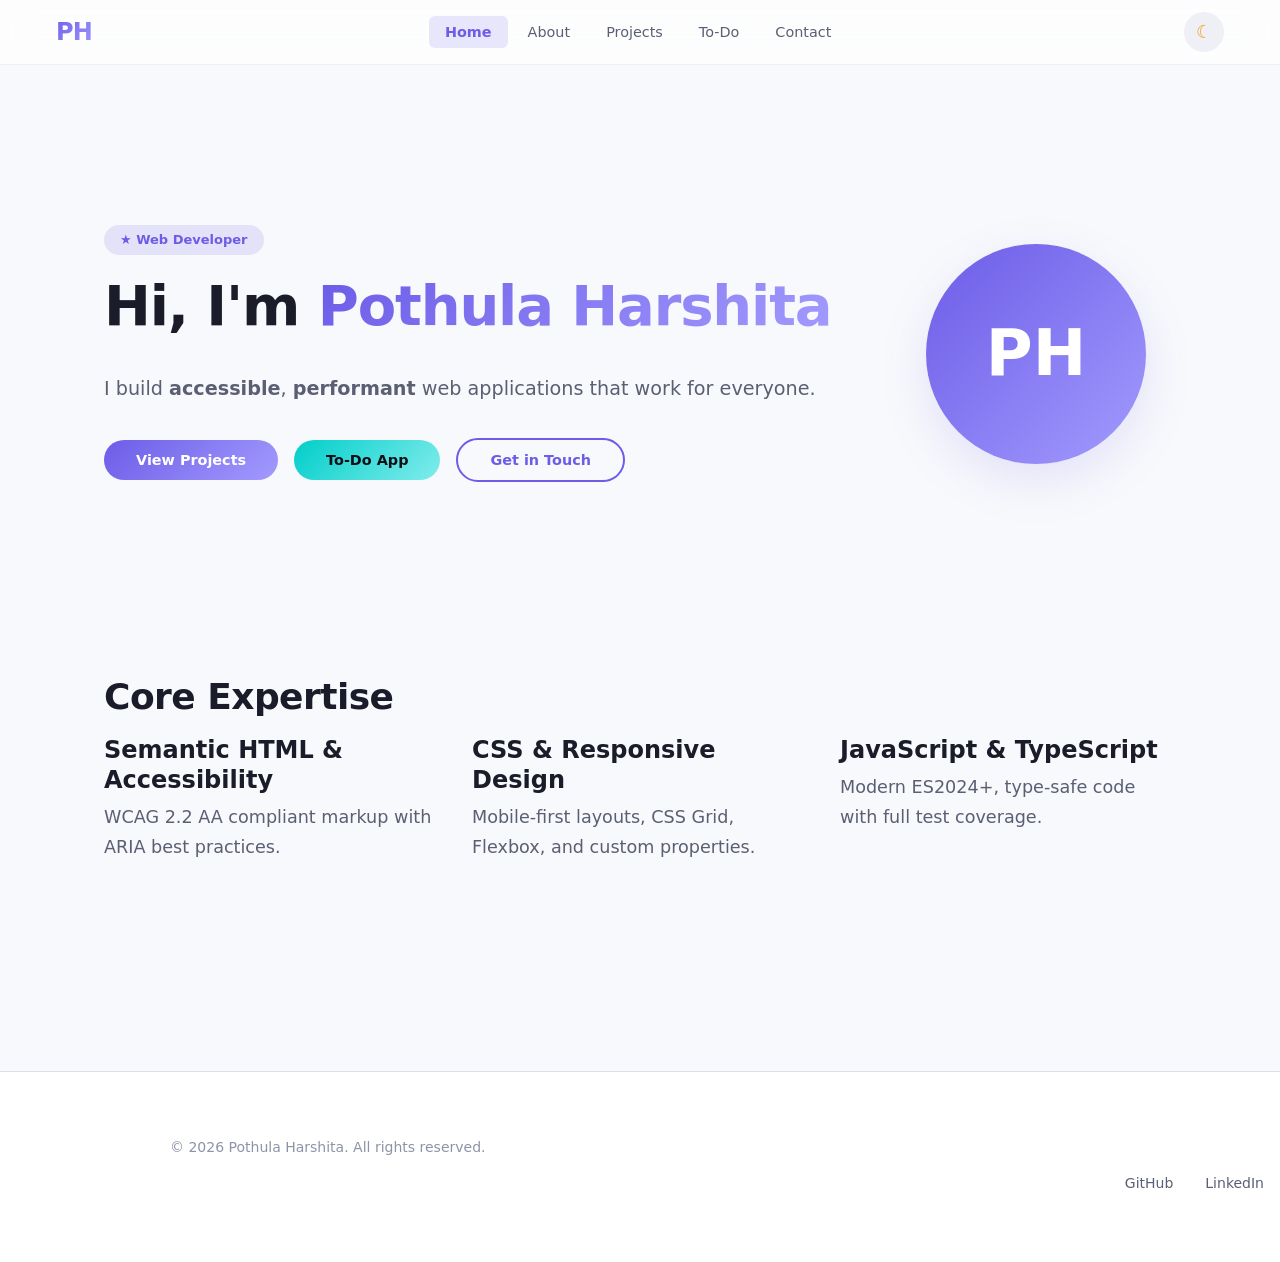
==== commit 1526cd50: "Add interactive To-Do List app with CRUD, localStorage persistence, and filtering" ====
--- a/index.html
+++ b/index.html
@@ -29,6 +29,7 @@
         <li><a href="index.html" aria-current="page">Home</a></li>
         <li><a href="about.html">About</a></li>
         <li><a href="projects.html">Projects</a></li>
+        <li><a href="todo.html">To-Do</a></li>
         <li><a href="contact.html">Contact</a></li>
       </ul>
       <div class="nav-controls">
@@ -47,6 +48,7 @@
         <p>I build <strong>accessible</strong>, <strong>performant</strong> web applications that work for everyone.</p>
         <div class="hero-actions">
           <a href="projects.html" class="button">View Projects</a>
+          <a href="todo.html" class="button button-accent">To-Do App</a>
           <a href="contact.html" class="button button-secondary">Get in Touch</a>
         </div>
       </div>
--- a/style.css
+++ b/style.css
@@ -1263,6 +1263,188 @@
 }
 
 /* =============================================
+   TO-DO APP
+   ============================================= */
+.todo-app {
+  max-width: var(--max-width-narrow);
+  margin: 0 auto;
+}
+
+.todo-form {
+  display: flex;
+  gap: var(--spacing-sm);
+  margin-bottom: var(--spacing-lg);
+}
+
+.todo-input {
+  flex: 1;
+}
+
+.todo-submit {
+  flex-shrink: 0;
+}
+
+.todo-controls {
+  display: flex;
+  flex-wrap: wrap;
+  align-items: center;
+  justify-content: space-between;
+  gap: var(--spacing-md);
+  margin-bottom: var(--spacing-md);
+  padding: var(--spacing-sm) var(--spacing-md);
+  background: var(--color-surface);
+  border: 1px solid var(--color-border-light);
+  border-radius: var(--radius-md);
+  transition: background var(--transition-base), border-color var(--transition-base);
+}
+
+.todo-count {
+  font-size: 0.875rem;
+  color: var(--color-text-secondary);
+  font-weight: 500;
+}
+
+.todo-filters {
+  display: flex;
+  gap: var(--spacing-xs);
+}
+
+.filter-btn {
+  font-family: var(--font-body);
+  font-size: 0.8125rem;
+  font-weight: 600;
+  padding: var(--spacing-xs) var(--spacing-sm);
+  border: 1px solid transparent;
+  border-radius: var(--radius-sm);
+  background: transparent;
+  color: var(--color-text-secondary);
+  cursor: pointer;
+  transition: color var(--transition-fast), background var(--transition-fast), border-color var(--transition-fast);
+}
+
+.filter-btn:hover {
+  color: var(--color-primary);
+  background: var(--color-primary-glow);
+}
+
+.filter-btn.is-active {
+  color: var(--color-primary);
+  border-color: var(--color-primary);
+  background: var(--color-primary-glow);
+}
+
+.todo-clear {
+  font-size: 0.8125rem;
+  padding: var(--spacing-xs) var(--spacing-md) !important;
+}
+
+.todo-clear[hidden] {
+  display: none;
+}
+
+.todo-list {
+  list-style: none;
+  display: flex;
+  flex-direction: column;
+  gap: var(--spacing-sm);
+}
+
+.todo-item {
+  display: flex;
+  align-items: center;
+  gap: var(--spacing-md);
+  padding: var(--spacing-md);
+  background: var(--color-surface);
+  border: 1px solid var(--color-border-light);
+  border-radius: var(--radius-md);
+  transition: transform var(--transition-fast), box-shadow var(--transition-fast), border-color var(--transition-fast), background var(--transition-base);
+  animation: fadeInUp 0.25s ease-out both;
+}
+
+.todo-item:hover {
+  border-color: var(--color-primary);
+  box-shadow: var(--shadow-sm);
+}
+
+.todo-checkbox {
+  width: 20px;
+  height: 20px;
+  flex-shrink: 0;
+  accent-color: var(--color-primary);
+  cursor: pointer;
+}
+
+.todo-text {
+  flex: 1;
+  font-size: 0.95rem;
+  color: var(--color-text);
+  cursor: default;
+  word-break: break-word;
+  padding: var(--spacing-xs) 0;
+  transition: color var(--transition-fast);
+}
+
+.is-completed .todo-text {
+  text-decoration: line-through;
+  color: var(--color-text-muted);
+}
+
+.todo-edit-input {
+  display: none;
+  flex: 1;
+  padding: var(--spacing-xs) var(--spacing-sm);
+  font-family: var(--font-body);
+  font-size: 0.95rem;
+  color: var(--color-text);
+  background: var(--color-bg);
+  border: 2px solid var(--color-primary);
+  border-radius: var(--radius-sm);
+  outline: none;
+}
+
+.is-editing .todo-text {
+  display: none;
+}
+
+.is-editing .todo-edit-input {
+  display: block;
+}
+
+.is-editing .todo-checkbox,
+.is-editing .todo-delete {
+  visibility: hidden;
+}
+
+.todo-delete {
+  font-family: var(--font-body);
+  font-size: 0.8125rem;
+  font-weight: 600;
+  padding: var(--spacing-xs) var(--spacing-sm);
+  border: 1px solid var(--color-error);
+  border-radius: var(--radius-sm);
+  background: transparent;
+  color: var(--color-error);
+  cursor: pointer;
+  flex-shrink: 0;
+  opacity: 0;
+  transition: opacity var(--transition-fast), background var(--transition-fast), color var(--transition-fast);
+}
+
+.todo-item:hover .todo-delete,
+.todo-item:focus-within .todo-delete {
+  opacity: 1;
+}
+
+.todo-delete:hover {
+  background: var(--color-error);
+  color: #fff;
+}
+
+.todo-empty[hidden] {
+  display: none;
+}
+
+/* =============================================
    PRINT STYLES
    ============================================= */
 @media print {
